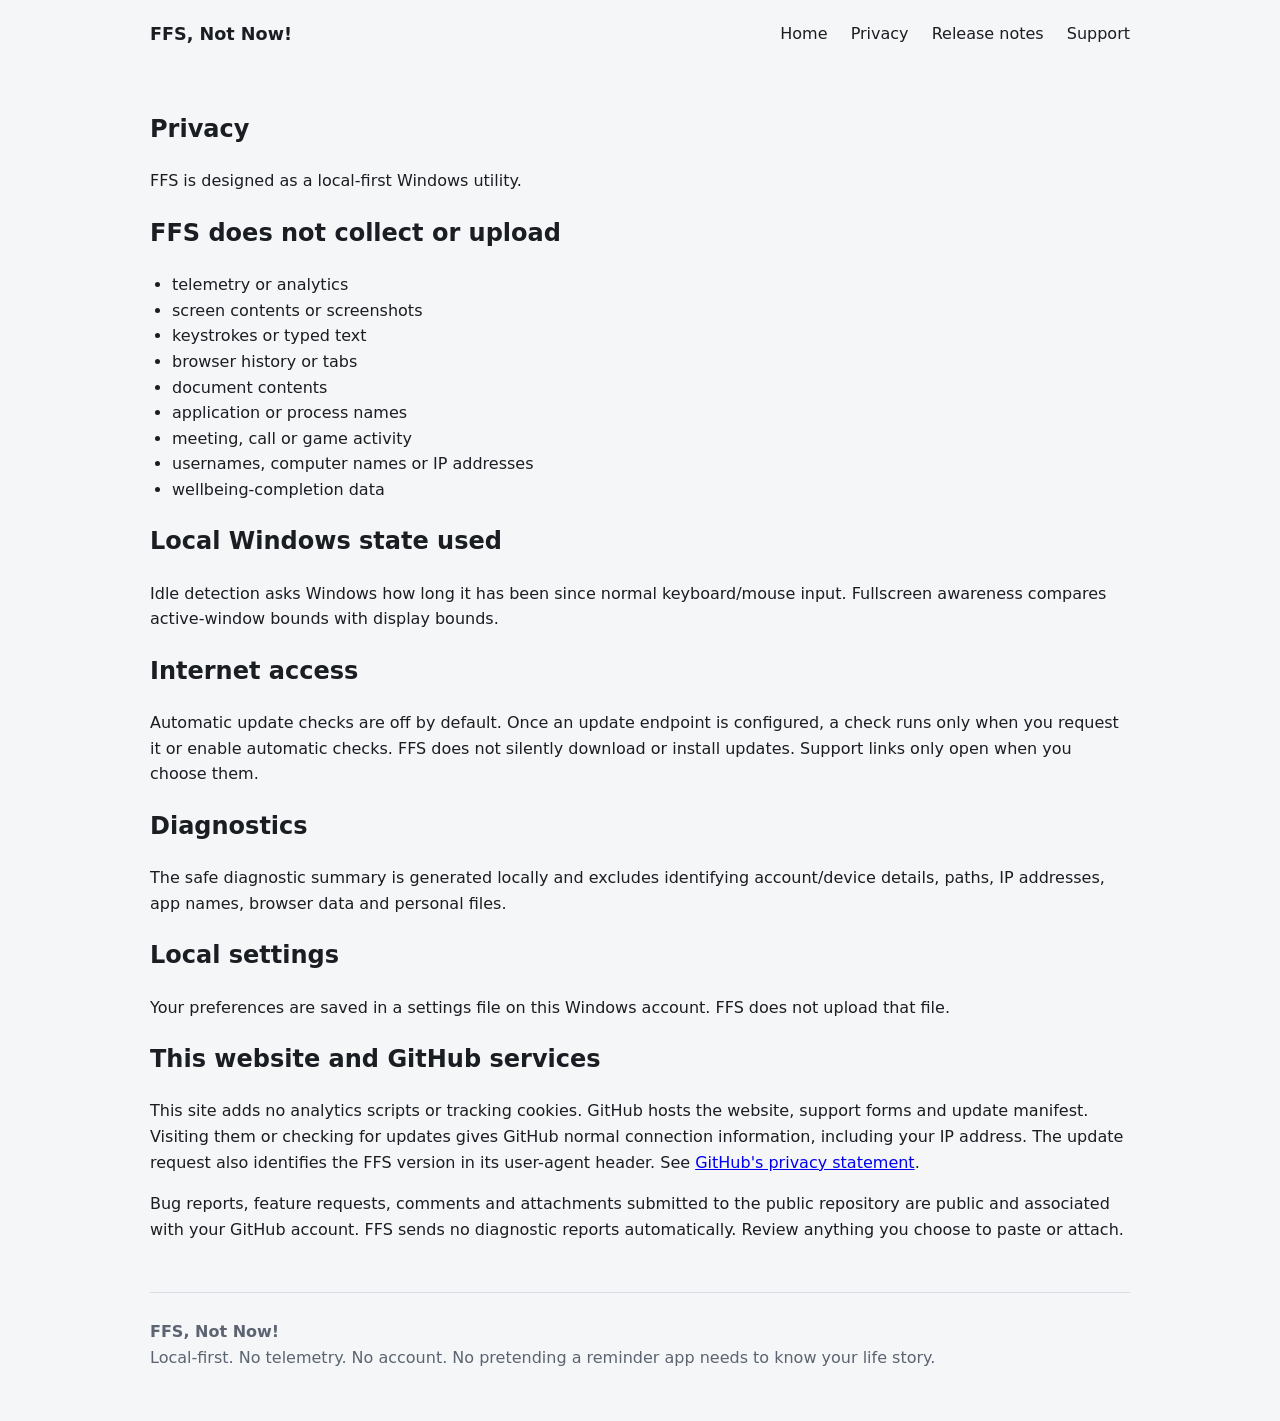
==== privacy.html @ 08252297 "Add FFS Pages site, support forms and update manifest" ====
<!doctype html><html lang="en"><head><meta charset="utf-8"><meta name="viewport" content="width=device-width,initial-scale=1">
<title>Privacy — FFS, Not Now!</title><link rel="stylesheet" href="styles.css"></head><body><nav>
  <strong>FFS, Not Now!</strong>
  <div>
    <a href="index.html">Home</a>
    <a href="privacy.html">Privacy</a>
    <a href="release-notes.html">Release notes</a>
    <a href="support.html">Support</a>
  </div>
</nav><main><section>
<h1>Privacy</h1><p>FFS is designed as a local-first Windows utility.</p>
<h2>FFS does not collect or upload</h2>
<ul><li>telemetry or analytics</li><li>screen contents or screenshots</li><li>keystrokes or typed text</li>
<li>browser history or tabs</li><li>document contents</li><li>application or process names</li>
<li>meeting, call or game activity</li><li>usernames, computer names or IP addresses</li><li>wellbeing-completion data</li></ul>
<h2>Local Windows state used</h2><p>Idle detection asks Windows how long it has been since normal keyboard/mouse input. Fullscreen awareness compares active-window bounds with display bounds.</p>
<h2>Internet access</h2><p>Automatic update checks are off by default. Once an update endpoint is configured, a check runs only when you request it or enable automatic checks. FFS does not silently download or install updates. Support links only open when you choose them.</p>
<h2>Diagnostics</h2><p>The safe diagnostic summary is generated locally and excludes identifying account/device details, paths, IP addresses, app names, browser data and personal files.</p>
<h2>Local settings</h2><p>Your preferences are saved in a settings file on this Windows account. FFS does not upload that file.</p>
<h2>This website and GitHub services</h2><p>This site adds no analytics scripts or tracking cookies. GitHub hosts the website, support forms and update manifest. Visiting them or checking for updates gives GitHub normal connection information, including your IP address. The update request also identifies the FFS version in its user-agent header. See <a href="https://docs.github.com/en/site-policy/privacy-policies/github-general-privacy-statement">GitHub's privacy statement</a>.</p>
<p>Bug reports, feature requests, comments and attachments submitted to the public repository are public and associated with your GitHub account. FFS sends no diagnostic reports automatically. Review anything you choose to paste or attach.</p>
</section></main><footer>
  <strong>FFS, Not Now!</strong><br>
  <span>Local-first. No telemetry. No account. No pretending a reminder app needs to know your life story.</span>
</footer></body></html>
---- styles.css ----
:root {
  color-scheme: light dark;
  --bg:#f5f6f8; --surface:#fff; --text:#1a1d21; --muted:#5b6470;
  --line:#d8dde5; --accent:#1d6fa5; --accent-text:#fff; --code:#eef2f6;
}
@media (prefers-color-scheme: dark) {
  :root {
    --bg:#141619; --surface:#1d2024; --text:#f0f2f5; --muted:#b0b7c0;
    --line:#353a42; --accent:#68aedd; --accent-text:#0b1821; --code:#282d33;
  }
}
*{box-sizing:border-box} html{scroll-behavior:smooth}
body{margin:0;font-family:"Segoe UI",system-ui,-apple-system,sans-serif;background:var(--bg);color:var(--text);line-height:1.6}
nav,main,footer{width:min(980px,calc(100% - 32px));margin:auto}
nav{display:flex;align-items:center;justify-content:space-between;padding:20px 0}
nav strong{font-size:1.1rem} nav a{color:var(--text);text-decoration:none;margin-left:18px}
.hero{padding:74px 0 50px}.hero h1{font-size:clamp(2.5rem,7vw,5rem);margin:0 0 12px;letter-spacing:-.05em}
.hero p{max-width:700px;font-size:1.2rem;color:var(--muted)}
.actions{display:flex;gap:12px;flex-wrap:wrap;margin-top:26px}
.button{display:inline-block;padding:11px 17px;border-radius:8px;border:1px solid var(--line);text-decoration:none;color:var(--text);background:var(--surface);font-weight:600}
.button.primary{background:var(--accent);color:var(--accent-text);border-color:var(--accent)}
.grid{display:grid;grid-template-columns:repeat(auto-fit,minmax(240px,1fr));gap:16px;margin:24px 0 50px}
.card{background:var(--surface);border:1px solid var(--line);border-radius:12px;padding:22px}.card h2,.card h3{margin-top:0}
.muted{color:var(--muted)} section{margin:42px 0} code{background:var(--code);padding:2px 6px;border-radius:5px}
footer{border-top:1px solid var(--line);color:var(--muted);padding:26px 0 50px;margin-top:50px}
.notice{border-left:4px solid var(--accent);padding:12px 16px;background:var(--surface)} ul{padding-left:22px}
nav a:focus-visible,.button:focus-visible{outline:3px solid var(--accent);outline-offset:4px}
@media(max-width:600px){nav{align-items:flex-start;flex-direction:column;gap:12px}nav div{display:flex;flex-wrap:wrap;gap:10px 18px}nav a{margin-left:0}.hero{padding:32px 0 24px}}
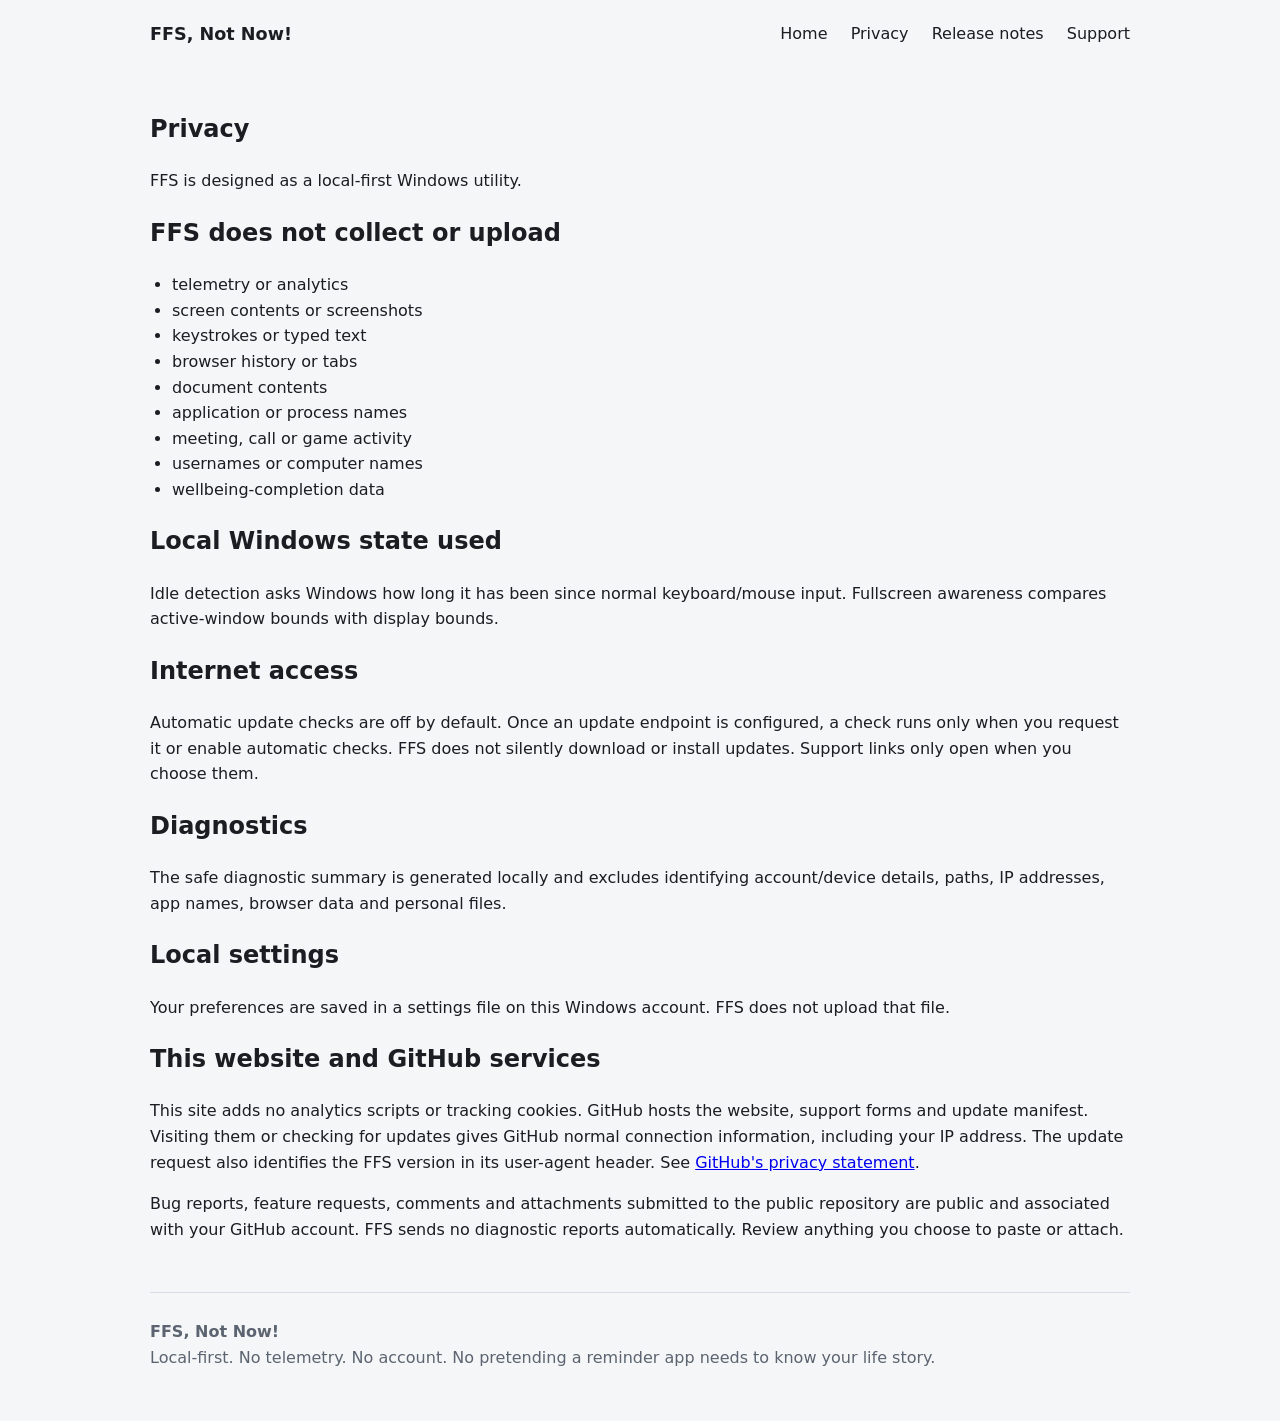
==== commit 041c1e32: "Publish v0.9.5.1 download and update manifest" ====
--- a/privacy.html
+++ b/privacy.html
@@ -12,7 +12,7 @@
 <h2>FFS does not collect or upload</h2>
 <ul><li>telemetry or analytics</li><li>screen contents or screenshots</li><li>keystrokes or typed text</li>
 <li>browser history or tabs</li><li>document contents</li><li>application or process names</li>
-<li>meeting, call or game activity</li><li>usernames, computer names or IP addresses</li><li>wellbeing-completion data</li></ul>
+<li>meeting, call or game activity</li><li>usernames or computer names</li><li>wellbeing-completion data</li></ul>
 <h2>Local Windows state used</h2><p>Idle detection asks Windows how long it has been since normal keyboard/mouse input. Fullscreen awareness compares active-window bounds with display bounds.</p>
 <h2>Internet access</h2><p>Automatic update checks are off by default. Once an update endpoint is configured, a check runs only when you request it or enable automatic checks. FFS does not silently download or install updates. Support links only open when you choose them.</p>
 <h2>Diagnostics</h2><p>The safe diagnostic summary is generated locally and excludes identifying account/device details, paths, IP addresses, app names, browser data and personal files.</p>
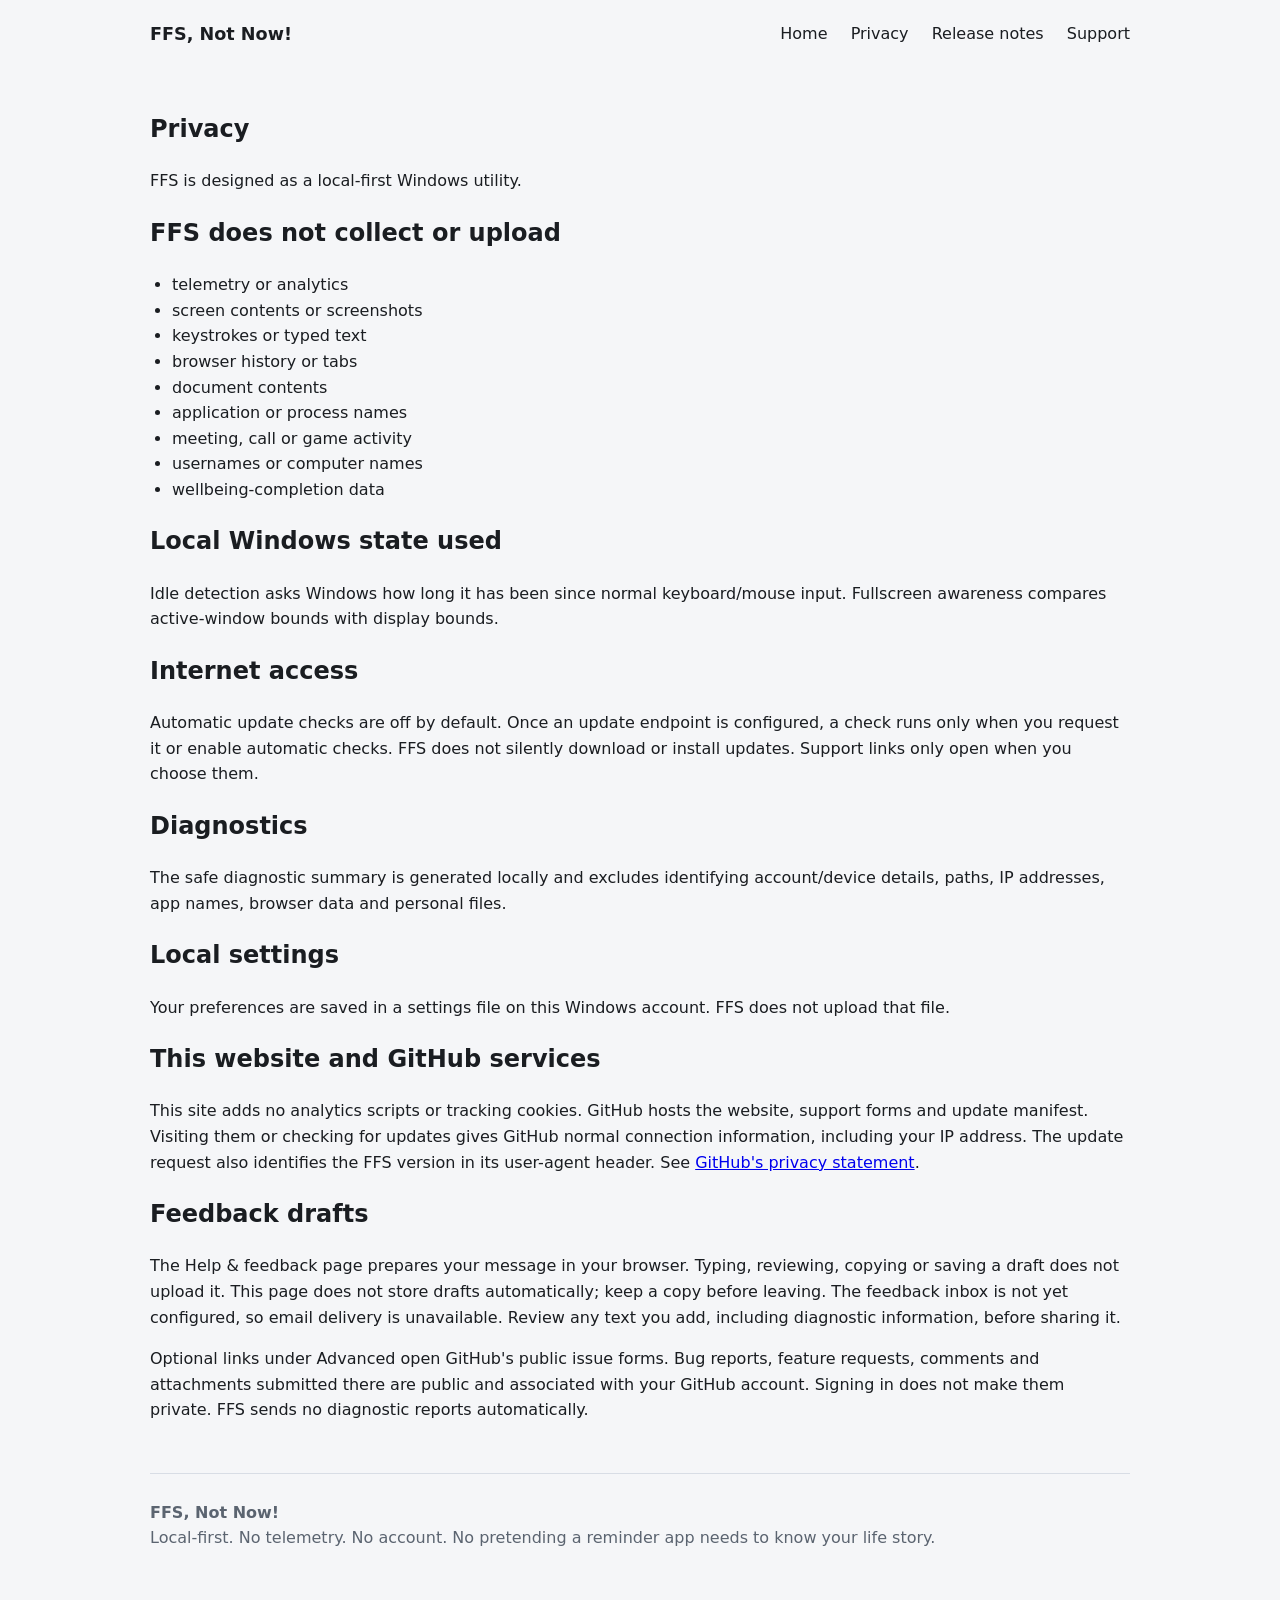
==== commit adbdd3cf: "Add account-free feedback drafts with clear delivery status" ====
--- a/privacy.html
+++ b/privacy.html
@@ -18,7 +18,8 @@
 <h2>Diagnostics</h2><p>The safe diagnostic summary is generated locally and excludes identifying account/device details, paths, IP addresses, app names, browser data and personal files.</p>
 <h2>Local settings</h2><p>Your preferences are saved in a settings file on this Windows account. FFS does not upload that file.</p>
 <h2>This website and GitHub services</h2><p>This site adds no analytics scripts or tracking cookies. GitHub hosts the website, support forms and update manifest. Visiting them or checking for updates gives GitHub normal connection information, including your IP address. The update request also identifies the FFS version in its user-agent header. See <a href="https://docs.github.com/en/site-policy/privacy-policies/github-general-privacy-statement">GitHub's privacy statement</a>.</p>
-<p>Bug reports, feature requests, comments and attachments submitted to the public repository are public and associated with your GitHub account. FFS sends no diagnostic reports automatically. Review anything you choose to paste or attach.</p>
+<h2>Feedback drafts</h2><p>The Help &amp; feedback page prepares your message in your browser. Typing, reviewing, copying or saving a draft does not upload it. This page does not store drafts automatically; keep a copy before leaving. The feedback inbox is not yet configured, so email delivery is unavailable. Review any text you add, including diagnostic information, before sharing it.</p>
+<p>Optional links under Advanced open GitHub's public issue forms. Bug reports, feature requests, comments and attachments submitted there are public and associated with your GitHub account. Signing in does not make them private. FFS sends no diagnostic reports automatically.</p>
 </section></main><footer>
   <strong>FFS, Not Now!</strong><br>
   <span>Local-first. No telemetry. No account. No pretending a reminder app needs to know your life story.</span>
--- a/styles.css
+++ b/styles.css
@@ -26,3 +26,33 @@
 .notice{border-left:4px solid var(--accent);padding:12px 16px;background:var(--surface)} ul{padding-left:22px}
 nav a:focus-visible,.button:focus-visible{outline:3px solid var(--accent);outline-offset:4px}
 @media(max-width:600px){nav{align-items:flex-start;flex-direction:column;gap:12px}nav div{display:flex;flex-wrap:wrap;gap:10px 18px}nav a{margin-left:0}.hero{padding:32px 0 24px}}
+.feedback-intro{max-width:780px;margin:44px 0 28px}
+.feedback-intro h1{font-size:clamp(2.1rem,5vw,3.4rem);letter-spacing:-.035em;line-height:1.15;margin:10px 0 18px}
+.eyebrow{color:var(--accent);font-weight:600}
+.feedback-intro .notice{margin-top:24px;border-radius:8px}
+.feedback-layout{display:grid;grid-template-columns:minmax(0,1.7fr) minmax(240px,1fr);gap:22px;align-items:start}
+.feedback-layout section{margin:0}
+.feedback-help{display:grid;gap:18px}
+.feedback-editor h2,.feedback-help h2,.message-review h2{font-size:1.25rem}
+.field{display:flex;flex-direction:column;gap:7px;margin:21px 0}
+.field label{font-weight:600}
+.field label span{font-weight:400}
+.field input,.field select,.field textarea,.message-review textarea{width:100%;font:inherit;font-size:1rem;color:var(--text);background:var(--bg);border:1px solid var(--line);border-radius:7px;padding:11px 12px}
+.field textarea,.message-review textarea{resize:vertical;min-height:80px}
+.field small,.privacy-hint{font-size:.9rem;color:var(--muted)}
+button.button{font:inherit;cursor:pointer}
+button.button:disabled{cursor:not-allowed;opacity:.6}
+.field input:focus-visible,.field select:focus-visible,.field textarea:focus-visible,.message-review textarea:focus-visible,summary:focus-visible,button:focus-visible,a:focus-visible{outline:3px solid var(--accent);outline-offset:3px}
+.feedback-steps{padding-left:24px}.feedback-steps li{padding-left:4px;margin:15px 0}
+.diagnostics-details,.advanced-feedback{border:1px solid var(--line);border-radius:8px;padding:14px 16px}
+summary{cursor:pointer;font-weight:600}
+.diagnostics-details .field{margin-bottom:0}
+.privacy-hint{margin:24px 0}
+.message-review{margin:24px 0;scroll-margin-top:18px}
+.message-review textarea{line-height:1.6}
+.message-review .actions{margin-top:18px}
+#message-status{min-height:1.5em;margin-bottom:0;font-weight:600}
+[hidden]{display:none!important}
+.visually-hidden{position:absolute;width:1px;height:1px;padding:0;margin:-1px;overflow:hidden;clip:rect(0,0,0,0);white-space:nowrap;border:0}
+@media(max-width:760px){.feedback-layout{grid-template-columns:1fr}.feedback-help{grid-template-columns:repeat(auto-fit,minmax(240px,1fr))}.feedback-intro{margin-top:24px}.feedback-editor,.message-review{padding:18px}.message-review .actions{flex-direction:column;align-items:stretch}}
+@media(prefers-reduced-motion:reduce){html{scroll-behavior:auto}}
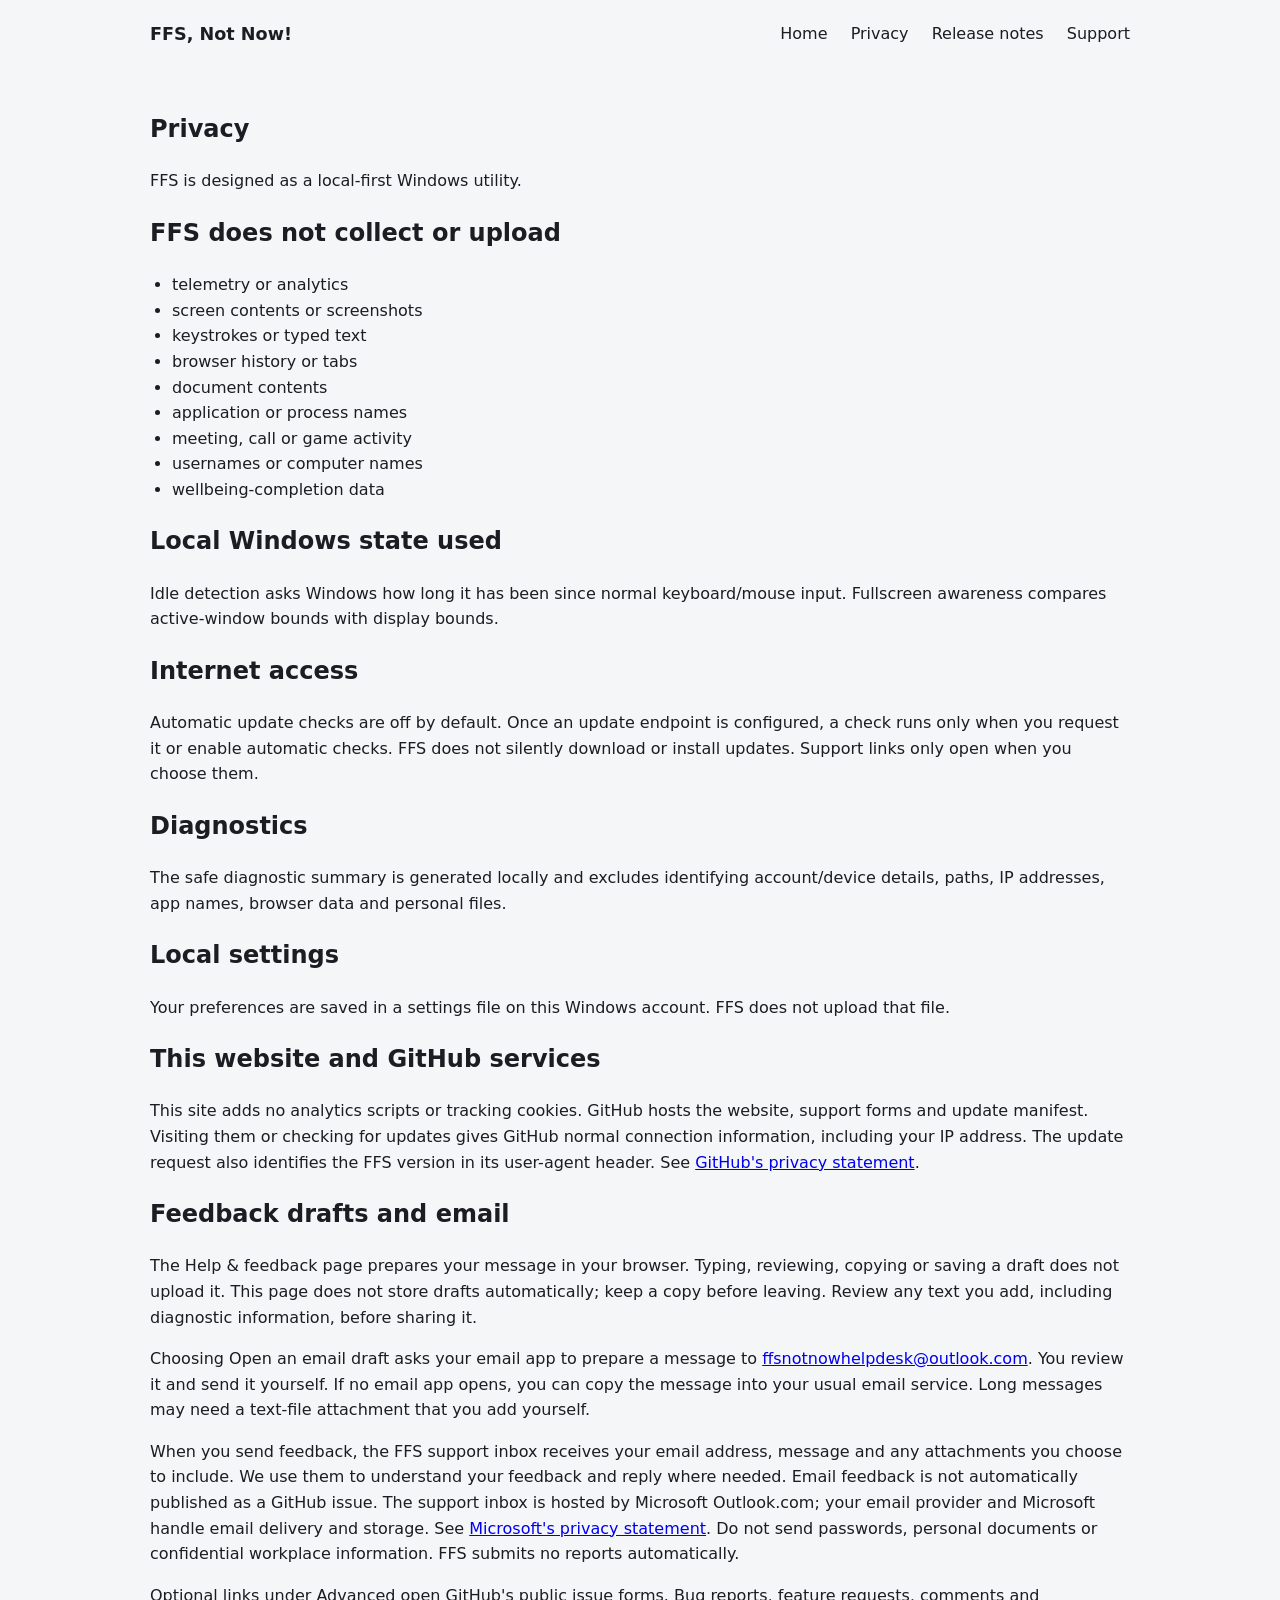
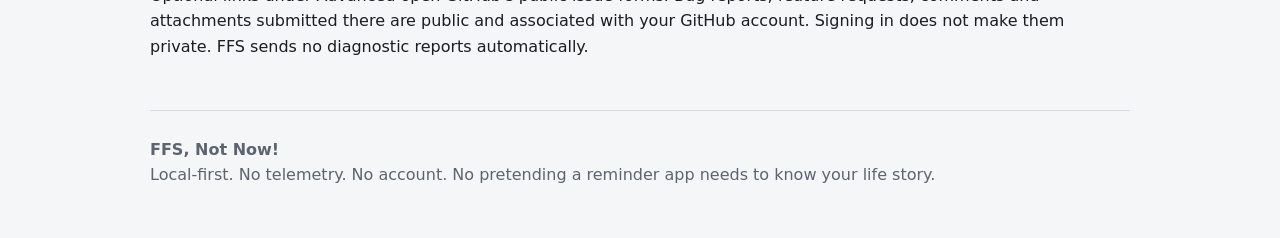
==== commit a2d28548: "Connect FFS support inbox and explain email drafts" ====
--- a/privacy.html
+++ b/privacy.html
@@ -18,7 +18,9 @@
 <h2>Diagnostics</h2><p>The safe diagnostic summary is generated locally and excludes identifying account/device details, paths, IP addresses, app names, browser data and personal files.</p>
 <h2>Local settings</h2><p>Your preferences are saved in a settings file on this Windows account. FFS does not upload that file.</p>
 <h2>This website and GitHub services</h2><p>This site adds no analytics scripts or tracking cookies. GitHub hosts the website, support forms and update manifest. Visiting them or checking for updates gives GitHub normal connection information, including your IP address. The update request also identifies the FFS version in its user-agent header. See <a href="https://docs.github.com/en/site-policy/privacy-policies/github-general-privacy-statement">GitHub's privacy statement</a>.</p>
-<h2>Feedback drafts</h2><p>The Help &amp; feedback page prepares your message in your browser. Typing, reviewing, copying or saving a draft does not upload it. This page does not store drafts automatically; keep a copy before leaving. The feedback inbox is not yet configured, so email delivery is unavailable. Review any text you add, including diagnostic information, before sharing it.</p>
+<h2>Feedback drafts and email</h2><p>The Help &amp; feedback page prepares your message in your browser. Typing, reviewing, copying or saving a draft does not upload it. This page does not store drafts automatically; keep a copy before leaving. Review any text you add, including diagnostic information, before sharing it.</p>
+<p>Choosing Open an email draft asks your email app to prepare a message to <a href="mailto:ffsnotnowhelpdesk@outlook.com">ffsnotnowhelpdesk@outlook.com</a>. You review it and send it yourself. If no email app opens, you can copy the message into your usual email service. Long messages may need a text-file attachment that you add yourself.</p>
+<p>When you send feedback, the FFS support inbox receives your email address, message and any attachments you choose to include. We use them to understand your feedback and reply where needed. Email feedback is not automatically published as a GitHub issue. The support inbox is hosted by Microsoft Outlook.com; your email provider and Microsoft handle email delivery and storage. See <a href="https://privacy.microsoft.com/en-us/privacystatement">Microsoft's privacy statement</a>. Do not send passwords, personal documents or confidential workplace information. FFS submits no reports automatically.</p>
 <p>Optional links under Advanced open GitHub's public issue forms. Bug reports, feature requests, comments and attachments submitted there are public and associated with your GitHub account. Signing in does not make them private. FFS sends no diagnostic reports automatically.</p>
 </section></main><footer>
   <strong>FFS, Not Now!</strong><br>
